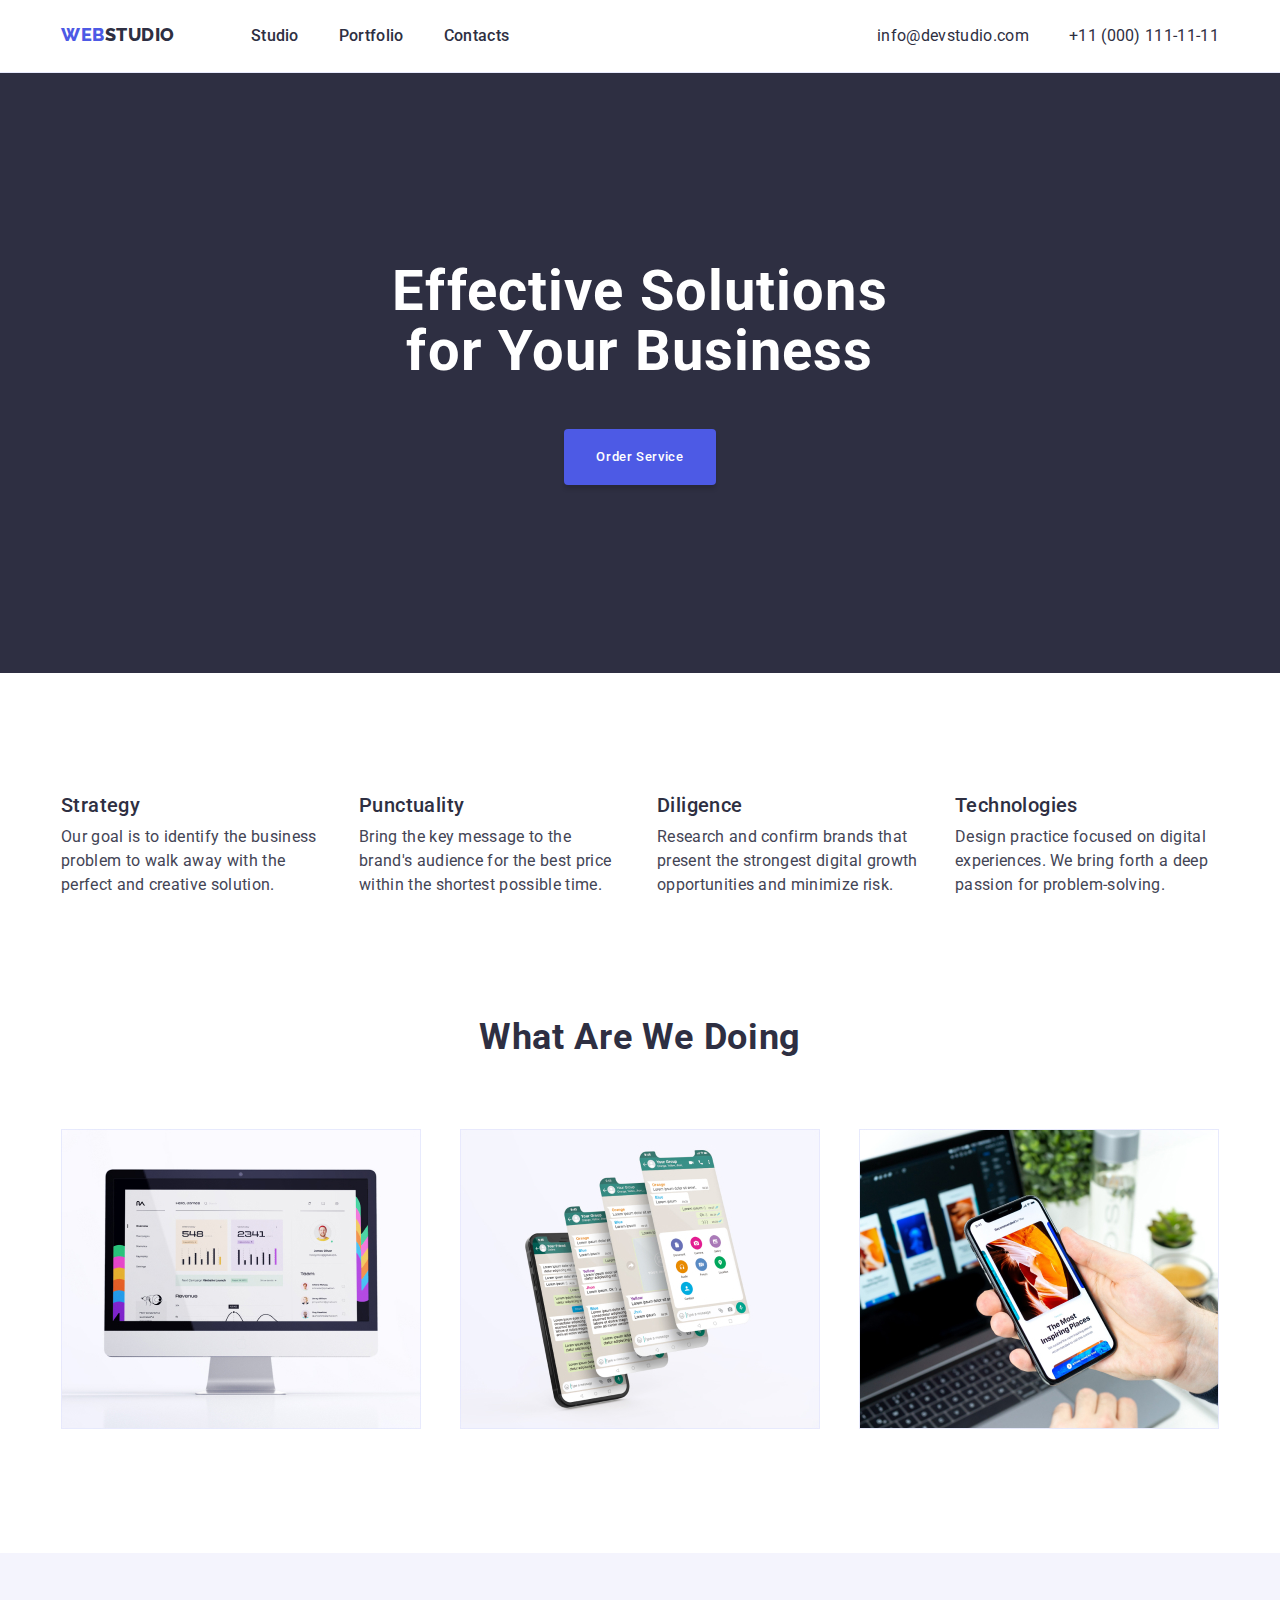
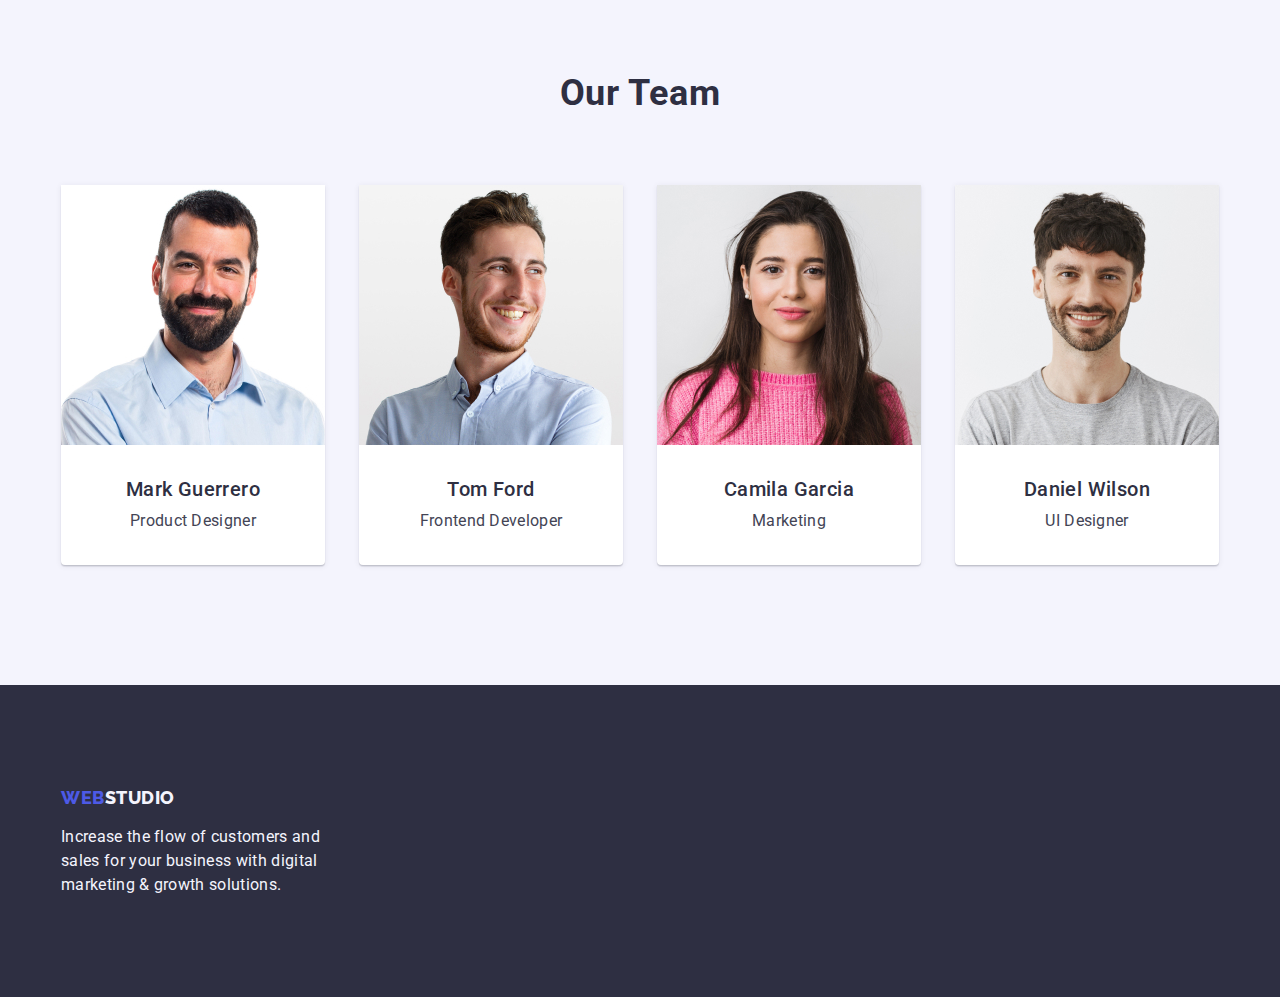
==== index.html @ fd46f85c "Initial commit" ====
<!DOCTYPE html>
<html lang="en">
<head>
    <meta charset="UTF-8">
    <meta name="viewport" content="width=device-width, initial-scale=1.0">
    <title>goit-markup-hw-03</title>
    <link rel="stylesheet" href="css/style.css"/>
    <link href="https://fonts.googleapis.com/css2?family=Raleway:wght@800&family=Roboto:wght@400;500;700;900&display=swap" rel="stylesheet">
    <link rel="stylesheet" href="node_modules/modern-normalize/modern-normalize.css">

</head>
<body>

    <!-- Header Section-->
    <header class="header-page"> 
        <div class="container header-container">
            <nav class="header-page-menu">
                <a class="header-logo" href="index.html"><span class="header-web">WEB</span><span class="header-studio">STUDIO</span></a>
                <ul class="header-page-menu-list">
                    <li class="header-page-menu-list-item"><a class="header-page-item-link" href="index.html">Studio</a></li>
                    <li class="header-page-menu-list-item"><a class="header-page-item-link" href="portfolio.html">Portfolio</a></li>
                    <li class="header-page-menu-list-item"><a class="header-page-item-link" href="/Contacts">Contacts</a></li>
                </ul>
            </nav>
            <address class="header-page-address">
                <a class="header-page-address-link" href="info@devstudio.com">info@devstudio.com</a>
                <a class="header-page-address-link" href="+11(000)111-11-11">+11 (000) 111-11-11</a>
            </address>
        </div>
        
    </header>

    <!-- Main Section -->
    
    <main class="main-page">

        <section class="main-page-hero">
            <div class="container hero-container">
                <h1 class="main-page-hero-heading">Effective Solutions <br>for Your Business</h1>
            <button class="main-page-hero-button" type="button">Order Service</button>
            </div>
        </section>
        
        <section class="feature">
            <div class="container feature-container">
                <h2></h2>
                <ul class="feature-list">
                    <li class="feature-list-item">
                        <h3 class="feature-list-item-head">Strategy</h3>
                    <p>Our goal is to identify the business <br>problem to walk away with the <br>perfect and creative solution.
                    </p>
                    </li>
                    <li class="feature-list-item">
                        <h3 class="feature-list-item-head">Punctuality</h3>
                    <p>Bring the key message to the <br>brand's audience for the best price <br>within the shortest possible time.
                    </p>
                    </li>
                    <li class="feature-list-item">
                    <h3 class="feature-list-item-head">Diligence</h3>
                    <p>Research and confirm brands that <br>present the strongest digital growth <br>opportunities and minimize risk.
                    </p>
                    </li>
                    <li class="feature-list-item">
                    <h3 class="feature-list-item-head">Technologies</h3>
                    <p>Design practice focused on digital <br>experiences. We bring forth a deep <br>passion for problem-solving. </p>
                    </li>
                </ul>
            </div>
        </section>
        
        <section class="services">
            <div class="container services-container">
                <h2 class="services-heading">What are we doing</h2>
                <ul class="services-heading-list">  
                    <li class="services-heading-list-item"><img src="images/img1.jpg" alt="desktop with showing statistics" width="360"></li>
                    <li class="services-heading-list-item"><img src="images/img2.jpg" alt="cellphone screens" width="360"></li>
                    <li class="services-heading-list-item"><img src="images/img3.jpg" alt="hand holding cellphone" width="360"></li>       
                </ul>      
            </div>
        </section>
    
        <section class="team">
            <div class="container team-container">        
                <h2 class="team-heading">Our Team</h2>
                <ul class="team-heading-list">
                    <li class="team-heading-list-item"><img src="images/team1.jpg" alt="profile picture of Mark" width="264"><div class="team-name-container"><h3 class="team-heading-list-item-name">Mark Guerrero</h3><p class="team-heading-list-item-position">Product Designer</p></div></li>
                    <li class="team-heading-list-item"><img src="images/team2.jpg" alt="profile picture of Tom" width="264"><div class="team-name-container"><h3 class="team-heading-list-item-name">Tom Ford</h3><p class="team-heading-list-item-position">Frontend Developer</p></div></li>
                    <li class="team-heading-list-item"><img src="images/team3.jpg" alt="profile picture of Camila " width="264"><div class="team-name-container"><h3 class="team-heading-list-item-name">Camila Garcia</h3><p class="team-heading-list-item-position">Marketing</p</div></li>
                    <li class="team-heading-list-item"><img src="images/team4.jpg" alt="profile picture of Daniel" width="264"><div class="team-name-container"><h3 class="team-heading-list-item-name">Daniel Wilson</h3><p class="team-heading-list-item-position">UI Designer</p></div></li>
                </ul>
            </div>
        </section>
        
    </main>
    
    <!-- Footer -->
    <footer class="footer">
        <div class="container">
            <a class="footer-logo" href="index.html"><span class="footer-web">WEB</span><span class="footer-studio">STUDIO</span></a>
            <p class="footer-description">Increase the flow of customers and sales for your business with digital marketing & growth solutions.</p>
        </div>
    </footer>

</body>
</html>
---- css/style.css ----
*, *::after, *::before {
  margin: 0;
  padding: 0;
  box-sizing: border-box;
}

body {
  color: var(--slate);
  font-family: 'roboto', sans-serif;
  font-size: 16px;
  width: 100%;
  min-height: 100vh;
}

:root {
  --navy-blue: #2e2f42;
  --slate: #434455;
  --cloud: #f4f4fd;
  --iris: #4d5ae5;
  --orange: #e7791f;
  --ocean: #404bbf;
  --cornflower: #e7e9fc;
  --white: #fff;
  --blue: #0000ff;
}

button {
  font-family: inherit;
  border: unset;
  outline:none;
}

.header-logo {
  font-family: 'Raleway', sans-serif;
  font-size: 18px;
  font-weight: 800;
  line-height: 21px;
  letter-spacing: 0.54px;
  text-transform: uppercase;
 
}

.header-page {
  padding: 24px 0;
  border-bottom: 1px solid var(--cornflower, #E7E9FC);
}

.header-page a {
  color: var(--navy-blue);
}


.header-container {
  display: flex;
  justify-content: space-between;
}

.header-page-menu {
 display: inline-flex;
 gap: 76px;

}
.header-page-menu-list {
  display: inline-flex;
  align-items: flex-start;
  gap: 40px;
  
}

.header-page-menu-list-item {
  color: var(--navy-blue);
  font-weight: 500;
  line-height: 24px;
  letter-spacing: 0.32px;

}

.header-page-item-link:hover{
  color: var(--ocean);
}

.header-page-address {
  display: inline-flex;
  color: var(--slate);
  font-style: normal;
  gap: 40px;
  align-items: center;
 
  
}
.header-page-address-link {
  line-height: 24px;
  letter-spacing: 0.32px;
  color: var(--slate);
}

.header-page-address-link:hover {
 color: var(--ocean);
}

.projects-list-item-title, .services-heading {
  white-space: nowrap;
}

ul {
  list-style-type: none;
}

a {
  text-decoration: none;
}

.hero-container {
  display: flex;
  flex-direction: column;
  gap: 48px;
}
.main-page-hero-heading {
  color: var(--white);
  text-align: center;
  font-size: 56px;
  font-weight: 700;
  line-height: 60px;
  letter-spacing: 1.12px;

}
.main-page-hero {
  background: var(--navy-blue);
  padding: 188px 0;
  
}
.main-page {
  display: block;
  text-align: center;
}

.main-page-hero-button {
  padding: 16px 32px;
  font-weight: 500;
  line-height: 24px;
  letter-spacing: 0.64px;
  display: inline-flexbox;
  border-radius: 4px;
  color: var(--white);
  background: var(--iris);
  box-shadow: 0px 4px 4px 0px rgba(0, 0, 0, 0.15);
  gap: 10px;
  cursor: pointer;
  justify-content: center;
  margin: 0 auto;
}

.main-page-hero-button:hover {
  color: var(--white);
  background: var(--ocean);
}
h2 {
  color: var(--navy-blue);
  text-align: center;
  font-size: 36px;
  font-weight: 700;
  line-height: 40px;
  letter-spacing: 0.72px;
  text-transform: capitalize;
}
h3 {
  width: 264px;
  font-size: 20px;
  font-weight: 500;
  line-height: 24px;
  letter-spacing: 0.4px;
  color: var(--navy-blue);
}
p {
  width: 264px;
  font-weight: 400;
  line-height: 24px;
  letter-spacing: 0.32px;
  color: var(--slate);
}
.feature {
  padding: 120px 0;
}

.feature-container {
  display: flex;
  justify-content: space-between;
  flex-direction: row;
}

.feature-list {
  display: flex;
  text-align: justify;
  justify-content: space-between;
  gap: 34px;
}

.feature-list-item p {
  width: 264px;
  height: 72px;
}

.feature-list-item-head {
  width: 264px;
  height: 24px;
  margin-bottom: 8px;
}


.services-container {
  display: flex;
  flex-direction: column;
  gap: 72px;
}

 .services {
  padding-bottom: 120px;
 }


.services-heading-list {
  display: flex;
  align-items: center;
  justify-content: space-between;
  gap: 24px;
}

.team-container {
  display: flex;
  flex-direction: column;
  gap: 72px;
}

.team { 
  background-color: var(--cloud);
  padding: 120px 0;
}

.team-heading-list {
  display: inline-flex;
  justify-content: space-between;
  gap: 24px;
  
}

.team-name-container {
 padding: 32px 0;
}

.team-heading-list-item {
  display: inline-flex;
  flex-direction: column;
  justify-content: center;
  align-items: center;
  border-radius: 0px 0px 4px 4px;
  background: var(--white);
  box-shadow: 0px 2px 1px 0px rgba(46, 47, 66, 0.08), 0px 1px 1px 0px rgba(46, 47, 66, 0.16), 0px 1px 6px 0px rgba(46, 47, 66, 0.08);

}

.team-heading-list-item-name {
  margin-bottom: 8px;
}

.footer {
  background-color: var(--navy-blue);
  height: 312px;
  padding: 101.5px 0 100px;
  
}

footer p {
  color: var(--cloud);
  width: 264px;
  font-size: 16px;
  line-height: 24px;
  letter-spacing: 0.32px;
  margin-top: 17.5px;
  text-align: left;
}

.footer a {
  font-family: 'Raleway', sans-serif;
  font-size: 18px;
  font-weight: 800;
  line-height: 21px;
  letter-spacing: 0.54px;
  text-transform: uppercase;
}

.header-web,
.footer-web {
  color: var(--iris);
}
.header-studio {
  color: var(--navy-blue);
}

.footer-studio {
  color: var(--cloud);
}

.container {
  width: 1158px;
  margin-left: auto;
  margin-right: auto;
}

.portfolio {
 
  padding: 96px 0 72px;
}

.portfolio-list {
  display: flex;
  justify-content: center;
  gap: 24px;

}

.portfolio-list-button {
  text-align: center;
  color: var(--iris);
  font-family: Roboto;
  font-size: 16px;
  font-weight: 500;
  line-height: 24px;
  letter-spacing: 0.64px;
  border-radius: 4px;
  border: 1px solid var(--cornflower);
  background: var(--cloud);
  list-style-type: none;
  padding: 12px 24px;
}

.portfolio-list-button:hover {
  color: var(--cloud);
  background: var(--ocean);
  cursor: pointer;
  border-color: var(--ocean);
  box-shadow: 0px 2px 2px 0px rgba(0, 0, 0, 0.12), 0px 2px 1px 0px rgba(0, 0, 0, 0.08), 0px 3px 1px 0px rgba(0, 0, 0, 0.10);

}

.projects-container {
  padding-bottom: 120px;
}

.projects-list {
  display: inline-flex;
  row-gap: 48px;
  column-gap: 24px;
  align-items: justify;
  flex-wrap: wrap;
  justify-content: space-between;
}

.projects-list-item {
  
  display: flex;
  flex-direction: column;
  background: var(--white);
  text-indent: 16px;
}

.projects-list-item-title {
  margin-bottom: 8px;
}

.projects-title-container {
  padding-top: 32px;
  padding-bottom: 32px;
  border: 1px solid var(--cornflower);
  border-top: unset;
}
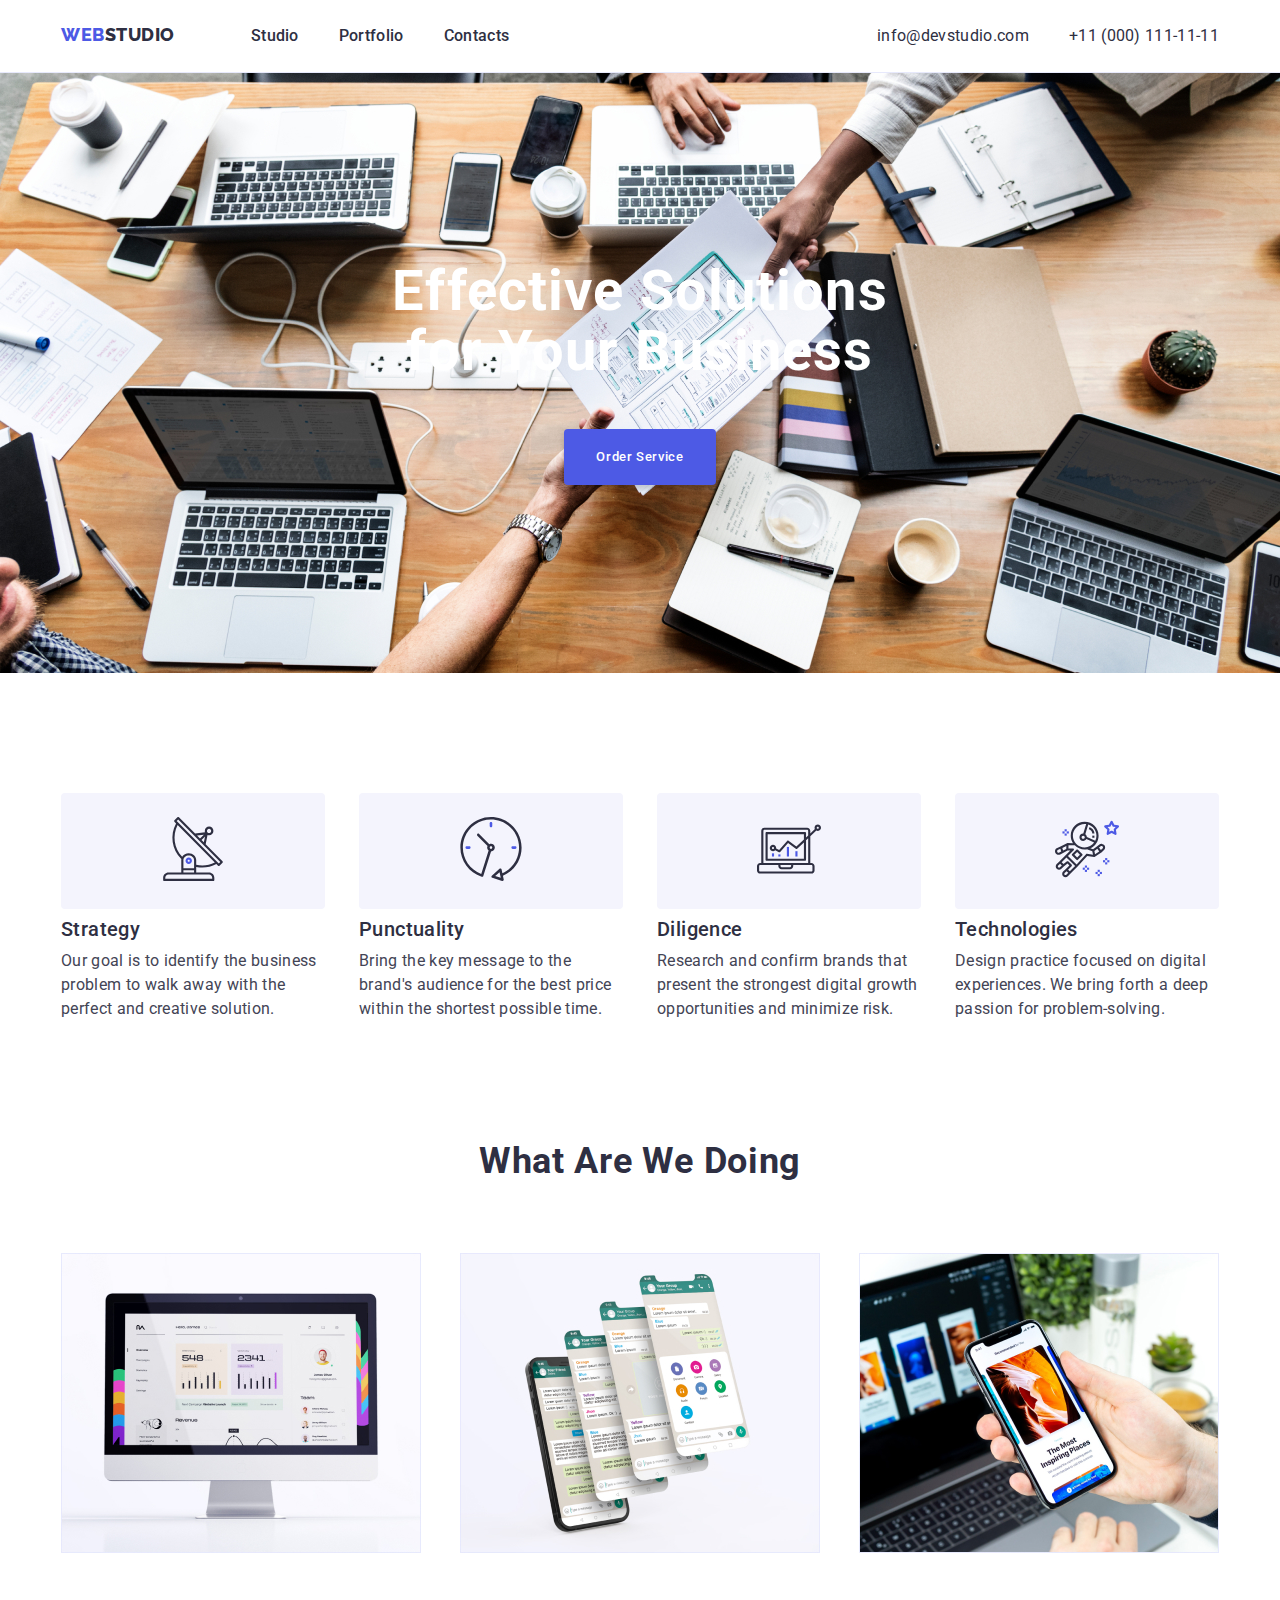
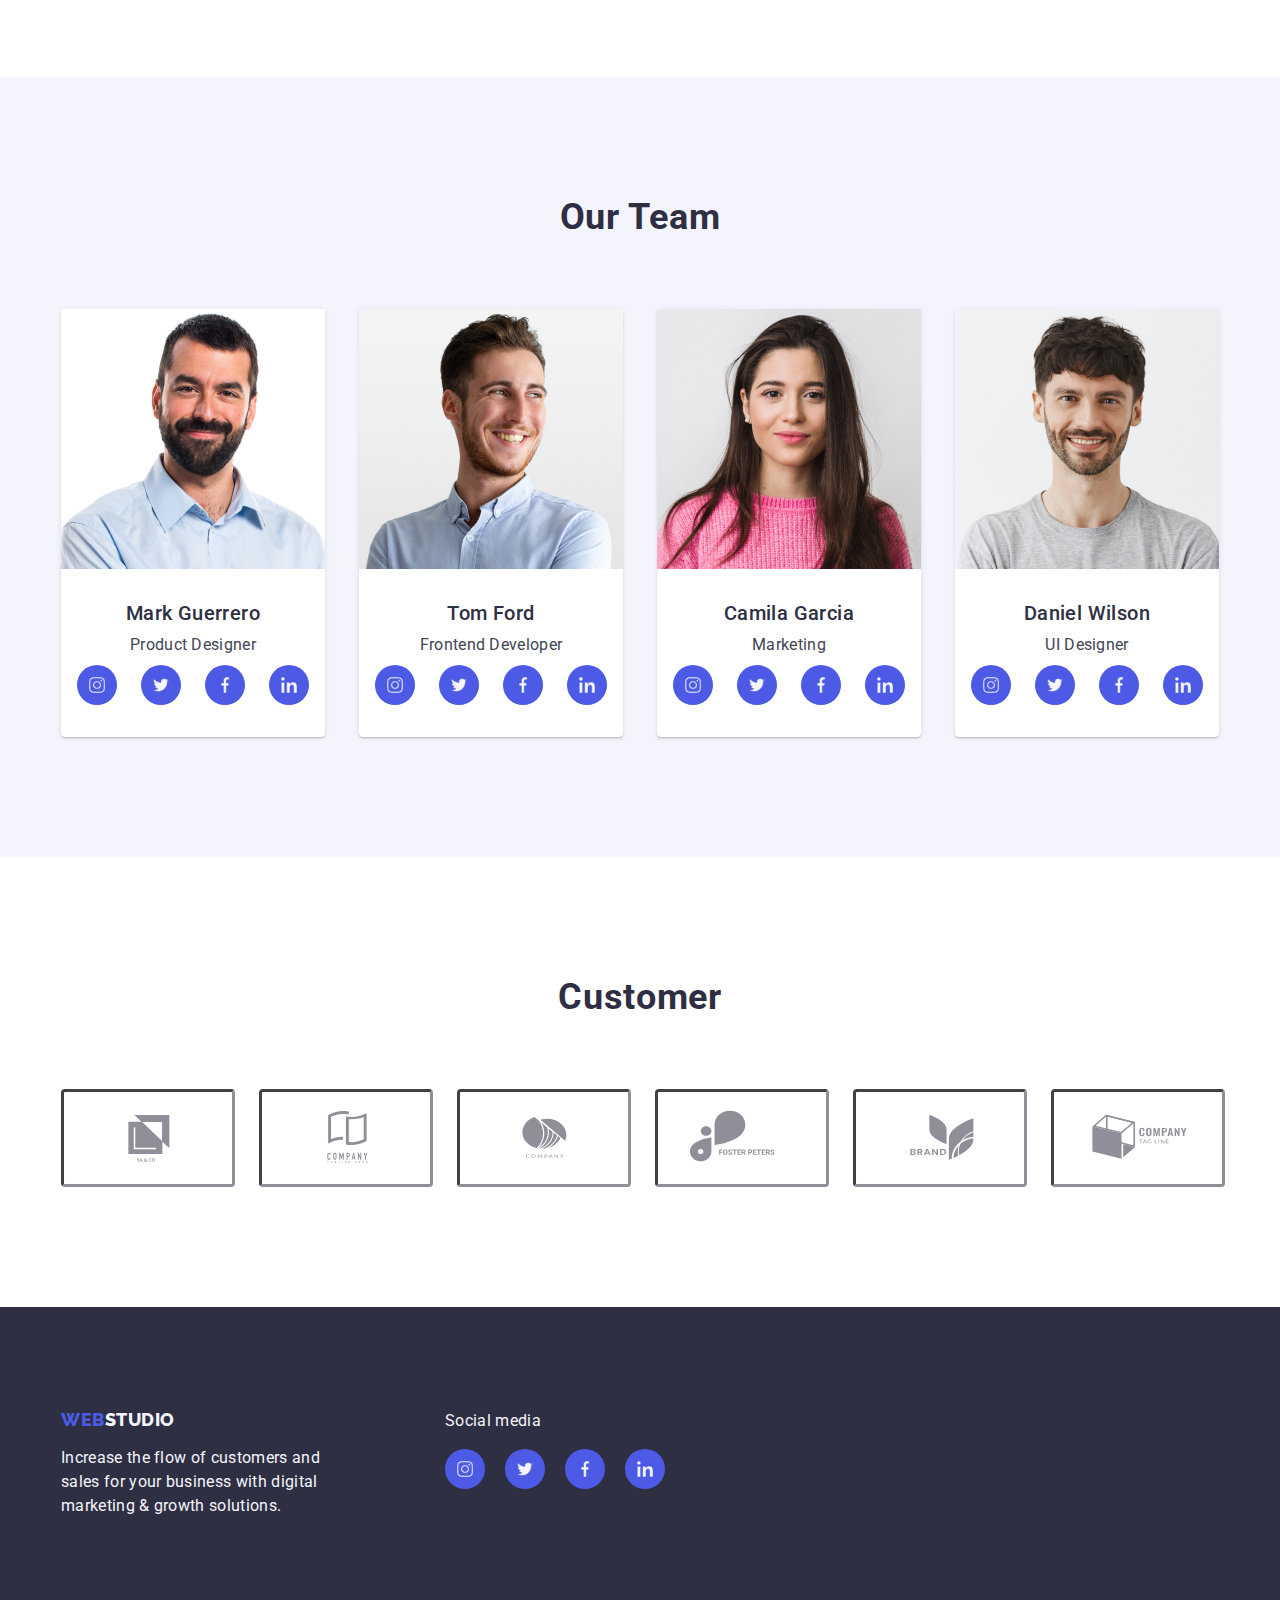
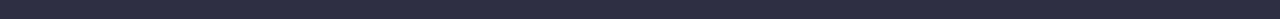
==== commit 50996dbe: "Hw4 revision" ====
--- a/index.html
+++ b/index.html
@@ -3,8 +3,10 @@
 <head>
     <meta charset="UTF-8">
     <meta name="viewport" content="width=device-width, initial-scale=1.0">
-    <title>goit-markup-hw-03</title>
+    <title>goit-markup-hw-04</title>
     <link rel="stylesheet" href="css/style.css"/>
+    <link rel="preconnect" href="https://fonts.googleapis.com">
+    <link rel="preconnect" href="https://fonts.gstatic.com" crossorigin>
     <link href="https://fonts.googleapis.com/css2?family=Raleway:wght@800&family=Roboto:wght@400;500;700;900&display=swap" rel="stylesheet">
     <link rel="stylesheet" href="node_modules/modern-normalize/modern-normalize.css">
 
@@ -46,21 +48,33 @@
                 <h2></h2>
                 <ul class="feature-list">
                     <li class="feature-list-item">
+                      <div class="feature-icon">
+                        <img src="images/antenna.svg" alt="antenna icon">
+                      </div>
                         <h3 class="feature-list-item-head">Strategy</h3>
                     <p>Our goal is to identify the business <br>problem to walk away with the <br>perfect and creative solution.
                     </p>
                     </li>
                     <li class="feature-list-item">
+                      <div class="feature-icon">
+                        <img src="images/clock.svg" alt="antenna icon">
+                      </div>
                         <h3 class="feature-list-item-head">Punctuality</h3>
                     <p>Bring the key message to the <br>brand's audience for the best price <br>within the shortest possible time.
                     </p>
                     </li>
                     <li class="feature-list-item">
+                      <div class="feature-icon">
+                        <img src="images/diagram.svg" alt="antenna icon">
+                      </div>
                     <h3 class="feature-list-item-head">Diligence</h3>
                     <p>Research and confirm brands that <br>present the strongest digital growth <br>opportunities and minimize risk.
                     </p>
                     </li>
                     <li class="feature-list-item">
+                      <div class="feature-icon">
+                        <img src="images/astronaut.svg" alt="antenna icon">
+                      </div>
                     <h3 class="feature-list-item-head">Technologies</h3>
                     <p>Design practice focused on digital <br>experiences. We bring forth a deep <br>passion for problem-solving. </p>
                     </li>
@@ -83,21 +97,166 @@
             <div class="container team-container">        
                 <h2 class="team-heading">Our Team</h2>
                 <ul class="team-heading-list">
-                    <li class="team-heading-list-item"><img src="images/team1.jpg" alt="profile picture of Mark" width="264"><div class="team-name-container"><h3 class="team-heading-list-item-name">Mark Guerrero</h3><p class="team-heading-list-item-position">Product Designer</p></div></li>
-                    <li class="team-heading-list-item"><img src="images/team2.jpg" alt="profile picture of Tom" width="264"><div class="team-name-container"><h3 class="team-heading-list-item-name">Tom Ford</h3><p class="team-heading-list-item-position">Frontend Developer</p></div></li>
-                    <li class="team-heading-list-item"><img src="images/team3.jpg" alt="profile picture of Camila " width="264"><div class="team-name-container"><h3 class="team-heading-list-item-name">Camila Garcia</h3><p class="team-heading-list-item-position">Marketing</p</div></li>
-                    <li class="team-heading-list-item"><img src="images/team4.jpg" alt="profile picture of Daniel" width="264"><div class="team-name-container"><h3 class="team-heading-list-item-name">Daniel Wilson</h3><p class="team-heading-list-item-position">UI Designer</p></div></li>
+                    <li class="team-heading-list-item"><img src="images/team1.jpg" alt="profile picture of Mark" width="264">
+                      <div class="team-name-container"><h3 class="team-heading-list-item-name">Mark Guerrero</h3><p class="team-heading-list-item-position">Product Designer</p>
+                        <ul class="social-links"> 
+                          <li class="social-links-item"><a href="#" class="social-link">
+                            <svg>
+                            <use href="images/icon.svg#icon-instagram"></use>
+                          </svg></a>
+                          </li>
+                          <li class="social-links-item"><a href="#" class="social-link">
+                            <svg>
+                            <use href="images/icon.svg#icon-twitter"></use>
+                            </svg></a>
+                          </li>
+                          <li class="social-links-item"><a href="#" class="social-link">
+                            <svg>
+                            <use href="images/icon.svg#icon-facebook"></use>
+                          </svg></a>
+                          </li>
+                          <li class="social-links-item"><a href="#" class="social-link">
+                            <svg>
+                            <use href="images/icon.svg#icon-linkedin"></use>
+                          </svg></a>
+                          </li>
+                        </ul>
+                      </div>
+                    </li> 
+                    <li class="team-heading-list-item"><img src="images/team2.jpg" alt="profile picture of Tom" width="264"><div class="team-name-container"><h3 class="team-heading-list-item-name">Tom Ford</h3><p class="team-heading-list-item-position">Frontend Developer</p><ul class="social-links"> 
+                      <li class="social-links-item"><a href="#" class="social-link">
+                        <svg>
+                        <use href="images/icon.svg#icon-instagram"></use>
+                      </svg></a>
+                      </li>
+                      <li class="social-links-item"><a href="#" class="social-link">
+                        <svg>
+                        <use href="images/icon.svg#icon-twitter"></use>
+                        </svg></a>
+                      </li>
+                      <li class="social-links-item"><a href="#" class="social-link">
+                        <svg>
+                        <use href="images/icon.svg#icon-facebook"></use>
+                      </svg></a>
+                      </li>
+                      <li class="social-links-item"><a href="#" class="social-link">
+                        <svg>
+                        <use href="images/icon.svg#icon-linkedin"></use>
+                      </svg></a>
+                      </li>
+                    </ul></div></li>
+                    <li class="team-heading-list-item"><img src="images/team3.jpg" alt="profile picture of Camila " width="264"><div class="team-name-container"><h3 class="team-heading-list-item-name">Camila Garcia</h3><p class="team-heading-list-item-position">Marketing</p><ul class="social-links"> 
+                      <li class="social-links-item"><a href="#" class="social-link">
+                        <svg>
+                        <use href="images/icon.svg#icon-instagram"></use>
+                      </svg></a>
+                      </li>
+                      <li class="social-links-item"><a href="#" class="social-link">
+                        <svg>
+                        <use href="images/icon.svg#icon-twitter"></use>
+                        </svg></a>
+                      </li>
+                      <li class="social-links-item"><a href="#" class="social-link">
+                        <svg>
+                        <use href="images/icon.svg#icon-facebook"></use>
+                      </svg></a>
+                      </li>
+                      <li class="social-links-item"><a href="#" class="social-link">
+                        <svg>
+                        <use href="images/icon.svg#icon-linkedin"></use>
+                      </svg></a>
+                      </li>
+                    </ul></div></li>
+                    <li class="team-heading-list-item"><img src="images/team4.jpg" alt="profile picture of Daniel" width="264"><div class="team-name-container"><h3 class="team-heading-list-item-name">Daniel Wilson</h3><p class="team-heading-list-item-position">UI Designer</p><ul class="social-links"> 
+                      <li class="social-links-item"><a href="#" class="social-link">
+                        <svg>
+                        <use href="images/icon.svg#icon-instagram"></use>
+                      </svg></a>
+                      </li>
+                      <li class="social-links-item"><a href="#" class="social-link">
+                        <svg>
+                        <use href="images/icon.svg#icon-twitter"></use>
+                        </svg></a>
+                      </li>
+                      <li class="social-links-item"><a href="#" class="social-link">
+                        <svg>
+                        <use href="images/icon.svg#icon-facebook"></use>
+                      </svg></a>
+                      </li>
+                      <li class="social-links-item"><a href="#" class="social-link">
+                        <svg>
+                        <use href="images/icon.svg#icon-linkedin"></use>
+                      </svg></a>
+                      </li>
+                    </ul></div></li>
                 </ul>
             </div>
         </section>
-        
+        <section class="customer">
+          <div class="container customer-container">
+            <h2 class="customer-heading">Customer</h2>
+            <ul class="customer-list">
+              <li class="customer-list-item"><a href="#" class="customer-link">
+                <svg>
+                <use href="images/icon.svg#icon-client1"></use>
+                </svg></a></li> 
+              <li class="customer-list-item"><a href="#" class="customer-link">
+                <svg>
+                <use href="images/icon.svg#icon-client2"></use>
+                </svg></a></li>
+              <li class="customer-list-item"><a href="#" class="customer-link">
+                <svg>
+                <use href="images/icon.svg#icon-client3"></use>
+                </svg></a></li>
+              <li class="customer-list-item"><a href="#" class="customer-link">
+                <svg>
+                <use href="images/icon.svg#icon-client4"></use>
+                </svg></a></li>
+              <li class="customer-list-item"><a href="#" class="customer-link">
+                <svg>
+                <use href="images/icon.svg#icon-client5"></use>
+                </svg></a></li>
+              <li class="customer-list-item"><a href="#" class="customer-link">
+                <svg>
+                <use href="images/icon.svg#icon-client6"></use>
+                </svg></a></li>
+            </ul>
+          </div>
+        </section>
     </main>
     
     <!-- Footer -->
     <footer class="footer">
-        <div class="container">
-            <a class="footer-logo" href="index.html"><span class="footer-web">WEB</span><span class="footer-studio">STUDIO</span></a>
-            <p class="footer-description">Increase the flow of customers and sales for your business with digital marketing & growth solutions.</p>
+        <div class="container footer-container">
+          <ul class="footer-list">
+            <li><a class="footer-logo" href="index.html"><span class="footer-web">WEB</span><span class="footer-studio">STUDIO</span></a>
+              <p class="footer-description">Increase the flow of customers and sales for your business with digital marketing & growth solutions.</p>
+            </li>
+            <ul class="footer-list-social-media"> <p class="footer-social-media">Social media</p>
+              <li class="social-links-item"><a href="#" class="social-link">
+                <svg>
+                <use href="images/icon.svg#icon-instagram"></use>
+              </svg></a>
+              </li>
+              <li class="social-links-item"><a href="#" class="social-link">
+                <svg>
+                <use href="images/icon.svg#icon-twitter"></use>
+                </svg></a>
+              </li>
+              <li class="social-links-item"><a href="#" class="social-link">
+                <svg>
+                <use href="images/icon.svg#icon-facebook"></use>
+              </svg></a>
+              </li>
+              <li class="social-links-item"><a href="#" class="social-link">
+                <svg>
+                <use href="images/icon.svg#icon-linkedin"></use>
+              </svg></a>
+              </li>
+            </ul>
+            
+          </ul>
+            
         </div>
     </footer>
 
--- a/css/style.css
+++ b/css/style.css
@@ -15,6 +15,7 @@
 :root {
   --navy-blue: #2e2f42;
   --slate: #434455;
+  --light-slate: #8E8F99;
   --cloud: #f4f4fd;
   --iris: #4d5ae5;
   --orange: #e7791f;
@@ -22,6 +23,9 @@
   --cornflower: #e7e9fc;
   --white: #fff;
   --blue: #0000ff;
+
+  --gray: rgba(46, 47, 66, 0.70);
+
 }
 
 button {
@@ -114,6 +118,8 @@
   display: flex;
   flex-direction: column;
   gap: 48px;
+  
+  
 }
 .main-page-hero-heading {
   color: var(--white);
@@ -124,10 +130,14 @@
   letter-spacing: 1.12px;
 
 }
+
 .main-page-hero {
   background: var(--navy-blue);
   padding: 188px 0;
-  
+  background-image: url(../images/hero-bg.jpg);
+  background-size: cover;
+  background-position: center;
+
 }
 .main-page {
   display: block;
@@ -154,6 +164,8 @@
   color: var(--white);
   background: var(--ocean);
 }
+
+
 h2 {
   color: var(--navy-blue);
   text-align: center;
@@ -203,7 +215,14 @@
 .feature-list-item-head {
   width: 264px;
   height: 24px;
-  margin-bottom: 8px;
+  margin: 8px 0;
+}
+
+.feature-icon {
+ padding: 24px 100px;
+ background-color: var(--cloud);
+ border-radius: 4px;
+
 }
 
 
@@ -266,6 +285,7 @@
   background-color: var(--navy-blue);
   height: 312px;
   padding: 101.5px 0 100px;
+  display: flex;
   
 }
 
@@ -275,7 +295,7 @@
   font-size: 16px;
   line-height: 24px;
   letter-spacing: 0.32px;
-  margin-top: 17.5px;
+  margin-bottom: 16px;
   text-align: left;
 }
 
@@ -363,6 +383,12 @@
   text-indent: 16px;
 }
 
+.projects-list-item:hover {
+  border: 1px solid var(--cloud, #F4F4FD);
+background: var(--white, #FFF);
+box-shadow: 0px 2px 1px 0px rgba(46, 47, 66, 0.08), 0px 1px 1px 0px rgba(46, 47, 66, 0.16), 0px 1px 6px 0px rgba(46, 47, 66, 0.08);
+}
+
 .projects-list-item-title {
   margin-bottom: 8px;
 }
@@ -375,4 +401,116 @@
 }
 
 
-
+/* social links */
+
+.social-links {
+  list-style: none;
+  display: flex;
+  justify-content: center;
+  font-size: 0px;
+  margin-top: 8px;
+  column-gap: 24px;
+
+}
+
+.social-link {
+  display: flex;
+  align-items: center;
+  justify-content: center;
+  background-color: var(--iris);
+  width: 40px;
+  height: 40px;
+  border-radius: 20px;
+}
+
+.social-link svg {
+  width: 16px;
+  height: 16px;
+  display: inline-flex;
+  align-content: center;
+  stroke: var(--iris);
+
+}
+
+.social-links-item {
+  display: flexbox;
+  align-items: start;
+  align-content: center;
+  
+}
+
+.social-link svg {
+  height: 16px;
+  width: 16px;
+  align-items: center;
+  justify-content: center;
+}
+
+.customer-container {
+  display: flex;
+  flex-direction: column;
+  gap: 72px;
+}
+
+.customer { 
+  background-color: var(--white);
+  padding: 120px 0;
+}
+
+.customer-list {
+  display: inline-flex;
+  justify-content: space-between;
+  gap: 24px;
+  
+}
+
+.customer-list-item {
+  display: inline-flex;
+  flex-direction: column;
+  justify-content: center;
+  align-items: center;
+  border: var(--light-slate);
+  border-radius: 4px;
+  border-style:inset ;
+  padding: 16px 32px;
+  
+  
+}
+ .customer-link svg{
+  width: 104px;
+  height: 56px;
+ }
+ /* .customer-link {
+  border: var(--light-slate);
+  border-radius: 4px;
+  border-style: ; */
+}
+
+.footer-social-media {
+  font-weight: 500;
+  line-height: 24px; 
+  color: var(--white);
+  margin-top: auto;
+  margin-bottom: 16px;
+
+}
+
+/* .footer-container {
+  display: inline-flex;
+} */
+
+.footer-list {
+  display: flex;
+  align-content: flex-start;
+  gap: 120px;
+}
+
+footer .social-links-item{
+  display: inline-flex;
+  align-content: center;
+  margin-right: 16px;
+}
+
+.footer-description {
+  margin-top: 16px;
+}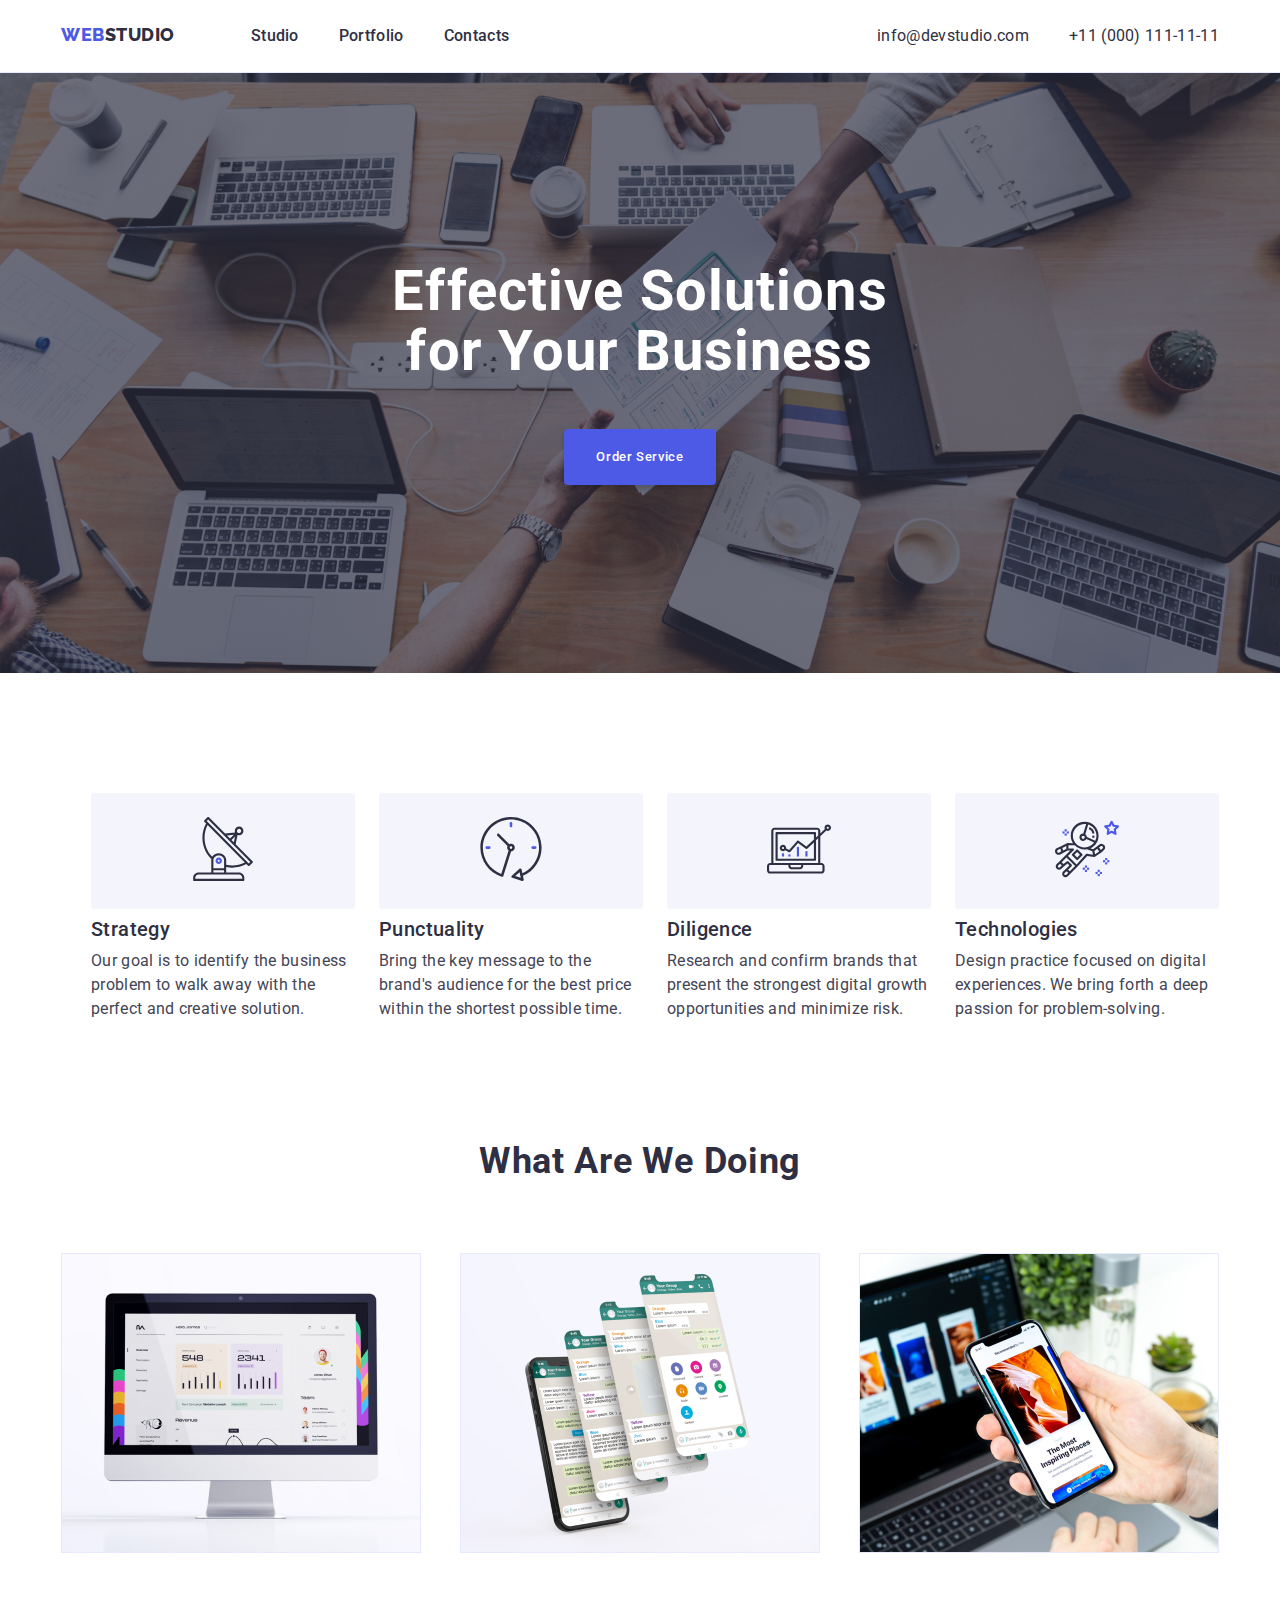
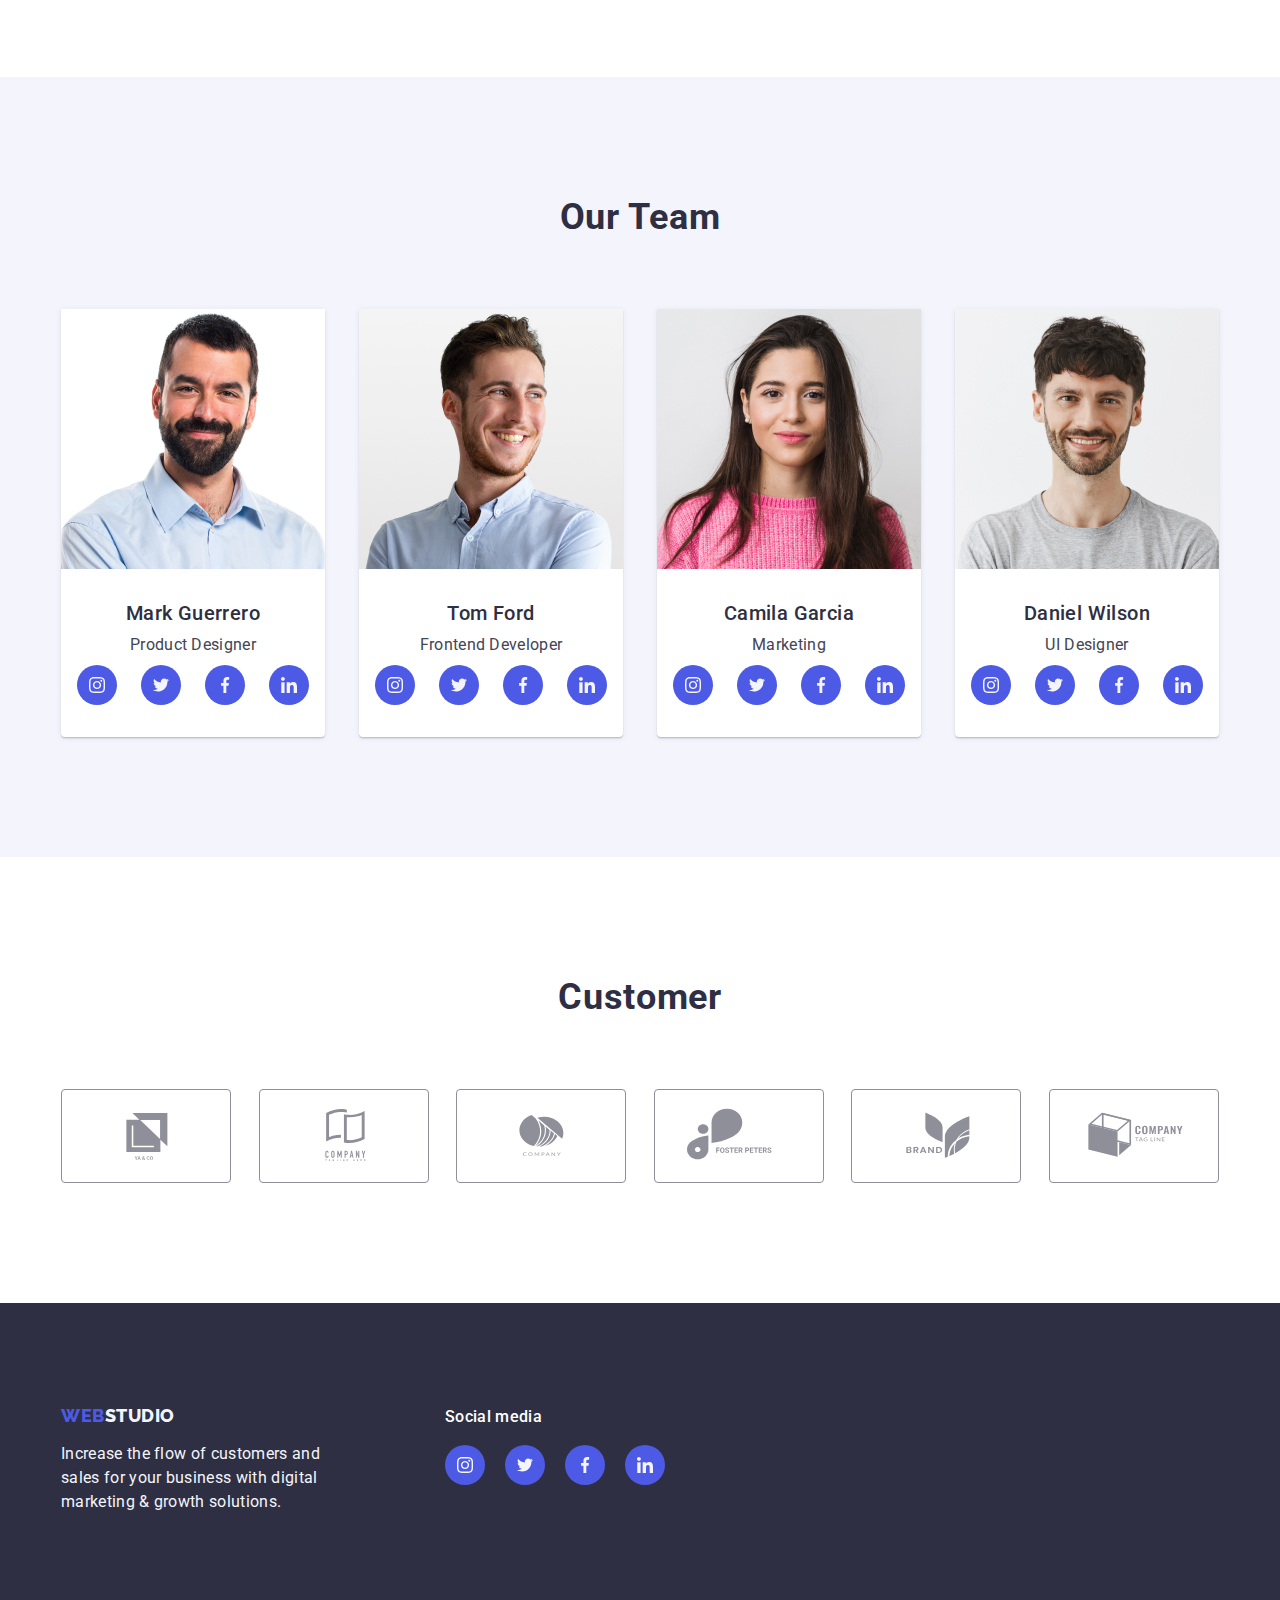
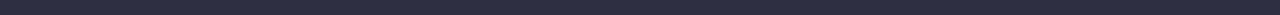
==== commit 0622b6cc: "1st Revision" ====
--- a/index.html
+++ b/index.html
@@ -49,7 +49,9 @@
                 <ul class="feature-list">
                     <li class="feature-list-item">
                       <div class="feature-icon">
-                        <img src="images/antenna.svg" alt="antenna icon">
+                        <svg class="feature-icon-svg">
+                          <use href="images/icon.svg#icon-antenna1"></use>
+                        </svg>
                       </div>
                         <h3 class="feature-list-item-head">Strategy</h3>
                     <p>Our goal is to identify the business <br>problem to walk away with the <br>perfect and creative solution.
@@ -57,7 +59,9 @@
                     </li>
                     <li class="feature-list-item">
                       <div class="feature-icon">
-                        <img src="images/clock.svg" alt="antenna icon">
+                        <svg class="feature-icon-svg">
+                          <use href="images/icon.svg#icon-clock1"></use>
+                        </svg>
                       </div>
                         <h3 class="feature-list-item-head">Punctuality</h3>
                     <p>Bring the key message to the <br>brand's audience for the best price <br>within the shortest possible time.
@@ -65,7 +69,9 @@
                     </li>
                     <li class="feature-list-item">
                       <div class="feature-icon">
-                        <img src="images/diagram.svg" alt="antenna icon">
+                        <svg class="feature-icon-svg">
+                          <use href="images/icon.svg#icon-diagram1"></use>
+                        </svg>
                       </div>
                     <h3 class="feature-list-item-head">Diligence</h3>
                     <p>Research and confirm brands that <br>present the strongest digital growth <br>opportunities and minimize risk.
@@ -73,7 +79,9 @@
                     </li>
                     <li class="feature-list-item">
                       <div class="feature-icon">
-                        <img src="images/astronaut.svg" alt="antenna icon">
+                        <svg class="feature-icon-svg">
+                          <use href="images/icon.svg#icon-astronaut1"></use>
+                        </svg>
                       </div>
                     <h3 class="feature-list-item-head">Technologies</h3>
                     <p>Design practice focused on digital <br>experiences. We bring forth a deep <br>passion for problem-solving. </p>
@@ -101,22 +109,22 @@
                       <div class="team-name-container"><h3 class="team-heading-list-item-name">Mark Guerrero</h3><p class="team-heading-list-item-position">Product Designer</p>
                         <ul class="social-links"> 
                           <li class="social-links-item"><a href="#" class="social-link">
-                            <svg>
+                            <svg class="social-link-svg">
                             <use href="images/icon.svg#icon-instagram"></use>
                           </svg></a>
                           </li>
                           <li class="social-links-item"><a href="#" class="social-link">
-                            <svg>
+                            <svg class="social-link-svg">
                             <use href="images/icon.svg#icon-twitter"></use>
                             </svg></a>
                           </li>
                           <li class="social-links-item"><a href="#" class="social-link">
-                            <svg>
+                            <svg class="social-link-svg">
                             <use href="images/icon.svg#icon-facebook"></use>
                           </svg></a>
                           </li>
                           <li class="social-links-item"><a href="#" class="social-link">
-                            <svg>
+                            <svg class="social-link-svg">
                             <use href="images/icon.svg#icon-linkedin"></use>
                           </svg></a>
                           </li>
@@ -197,27 +205,27 @@
             <h2 class="customer-heading">Customer</h2>
             <ul class="customer-list">
               <li class="customer-list-item"><a href="#" class="customer-link">
-                <svg>
+                <svg class="customer-link-svg">
                 <use href="images/icon.svg#icon-client1"></use>
                 </svg></a></li> 
               <li class="customer-list-item"><a href="#" class="customer-link">
-                <svg>
+                <svg class="customer-link-svg">
                 <use href="images/icon.svg#icon-client2"></use>
                 </svg></a></li>
               <li class="customer-list-item"><a href="#" class="customer-link">
-                <svg>
+                <svg class="customer-link-svg">
                 <use href="images/icon.svg#icon-client3"></use>
                 </svg></a></li>
               <li class="customer-list-item"><a href="#" class="customer-link">
-                <svg>
+                <svg class="customer-link-svg">
                 <use href="images/icon.svg#icon-client4"></use>
                 </svg></a></li>
               <li class="customer-list-item"><a href="#" class="customer-link">
-                <svg>
+                <svg class="customer-link-svg">
                 <use href="images/icon.svg#icon-client5"></use>
                 </svg></a></li>
               <li class="customer-list-item"><a href="#" class="customer-link">
-                <svg>
+                <svg class="customer-link-svg">
                 <use href="images/icon.svg#icon-client6"></use>
                 </svg></a></li>
             </ul>
--- a/css/style.css
+++ b/css/style.css
@@ -1,4 +1,4 @@
-*, *::after, *::before {
+*{
   margin: 0;
   padding: 0;
   box-sizing: border-box;
@@ -23,8 +23,9 @@
   --cornflower: #e7e9fc;
   --white: #fff;
   --blue: #0000ff;
-
-  --gray: rgba(46, 47, 66, 0.70);
+  --green: #31D0AA;
+
+  --grey: rgba(46, 47, 66, 0.70);
 
 }
 
@@ -65,7 +66,7 @@
 
 }
 .header-page-menu-list {
-  display: inline-flex;
+  display: flex;
   align-items: flex-start;
   gap: 40px;
   
@@ -79,9 +80,20 @@
 
 }
 
-.header-page-item-link:hover{
+.header-page-item-link:active{
   color: var(--ocean);
 }
+
+.header-page-menu-list-item:active::after {
+  content: ' here ';
+  display: block;
+  width: 66px;
+  height: 20px;
+  border-radius: 2px;
+  color: var(--ocean);
+  
+}
+
 
 .header-page-address {
   display: inline-flex;
@@ -137,8 +149,10 @@
   background-image: url(../images/hero-bg.jpg);
   background-size: cover;
   background-position: center;
-
-}
+  background-image: linear-gradient(rgba(46, 47, 66, 0.70),rgba(46, 47, 66, 0.70)), url(../images/hero-bg.jpg);
+  background-repeat: no-repeat;
+}
+
 .main-page {
   display: block;
   text-align: center;
@@ -204,7 +218,7 @@
   display: flex;
   text-align: justify;
   justify-content: space-between;
-  gap: 34px;
+  gap: 24px;
 }
 
 .feature-list-item p {
@@ -218,13 +232,17 @@
   margin: 8px 0;
 }
 
+.feature-icon-svg {
+ 
+ height: 64px;
+ width: 64px;
+}
+
 .feature-icon {
- padding: 24px 100px;
+  padding: 24px 100px;
  background-color: var(--cloud);
  border-radius: 4px;
-
-}
-
+}
 
 .services-container {
   display: flex;
@@ -423,12 +441,16 @@
   border-radius: 20px;
 }
 
-.social-link svg {
+.social-link:hover {
+  background-color: var(--ocean);
+}
+
+.social-link-svg {
   width: 16px;
   height: 16px;
   display: inline-flex;
   align-content: center;
-  stroke: var(--iris);
+  
 
 }
 
@@ -469,22 +491,39 @@
   flex-direction: column;
   justify-content: center;
   align-items: center;
-  border: var(--light-slate);
+  border: 1px solid var(--light-slate);
   border-radius: 4px;
-  border-style:inset ;
   padding: 16px 32px;
-  
-  
-}
- .customer-link svg{
+  cursor: pointer;
+  
+}
+
+/* .customer-link:hover {
+  fill: var(--ocean);
+} */
+
+/* .customer-link svg {
+ fill: currentColor;
+} */
+
+/* footer svg {
+  fill: #8e8f99;
+} */
+
+ .customer-link-svg{
   width: 104px;
   height: 56px;
+  
  }
- /* .customer-link {
-  border: var(--light-slate);
-  border-radius: 4px;
-  border-style: ; */
-}
+
+ .customer-list-item:hover {
+  fill: currentColor;
+  border-color: var(--ocean);
+ }
+
+ .customer-link-svg {
+  fill: currentColor;
+ }
 
 .footer-social-media {
   font-weight: 500;
@@ -495,9 +534,9 @@
 
 }
 
-/* .footer-container {
-  display: inline-flex;
-} */
+footer .social-link:hover {
+  background-color: var(--green);
+}
 
 .footer-list {
   display: flex;
